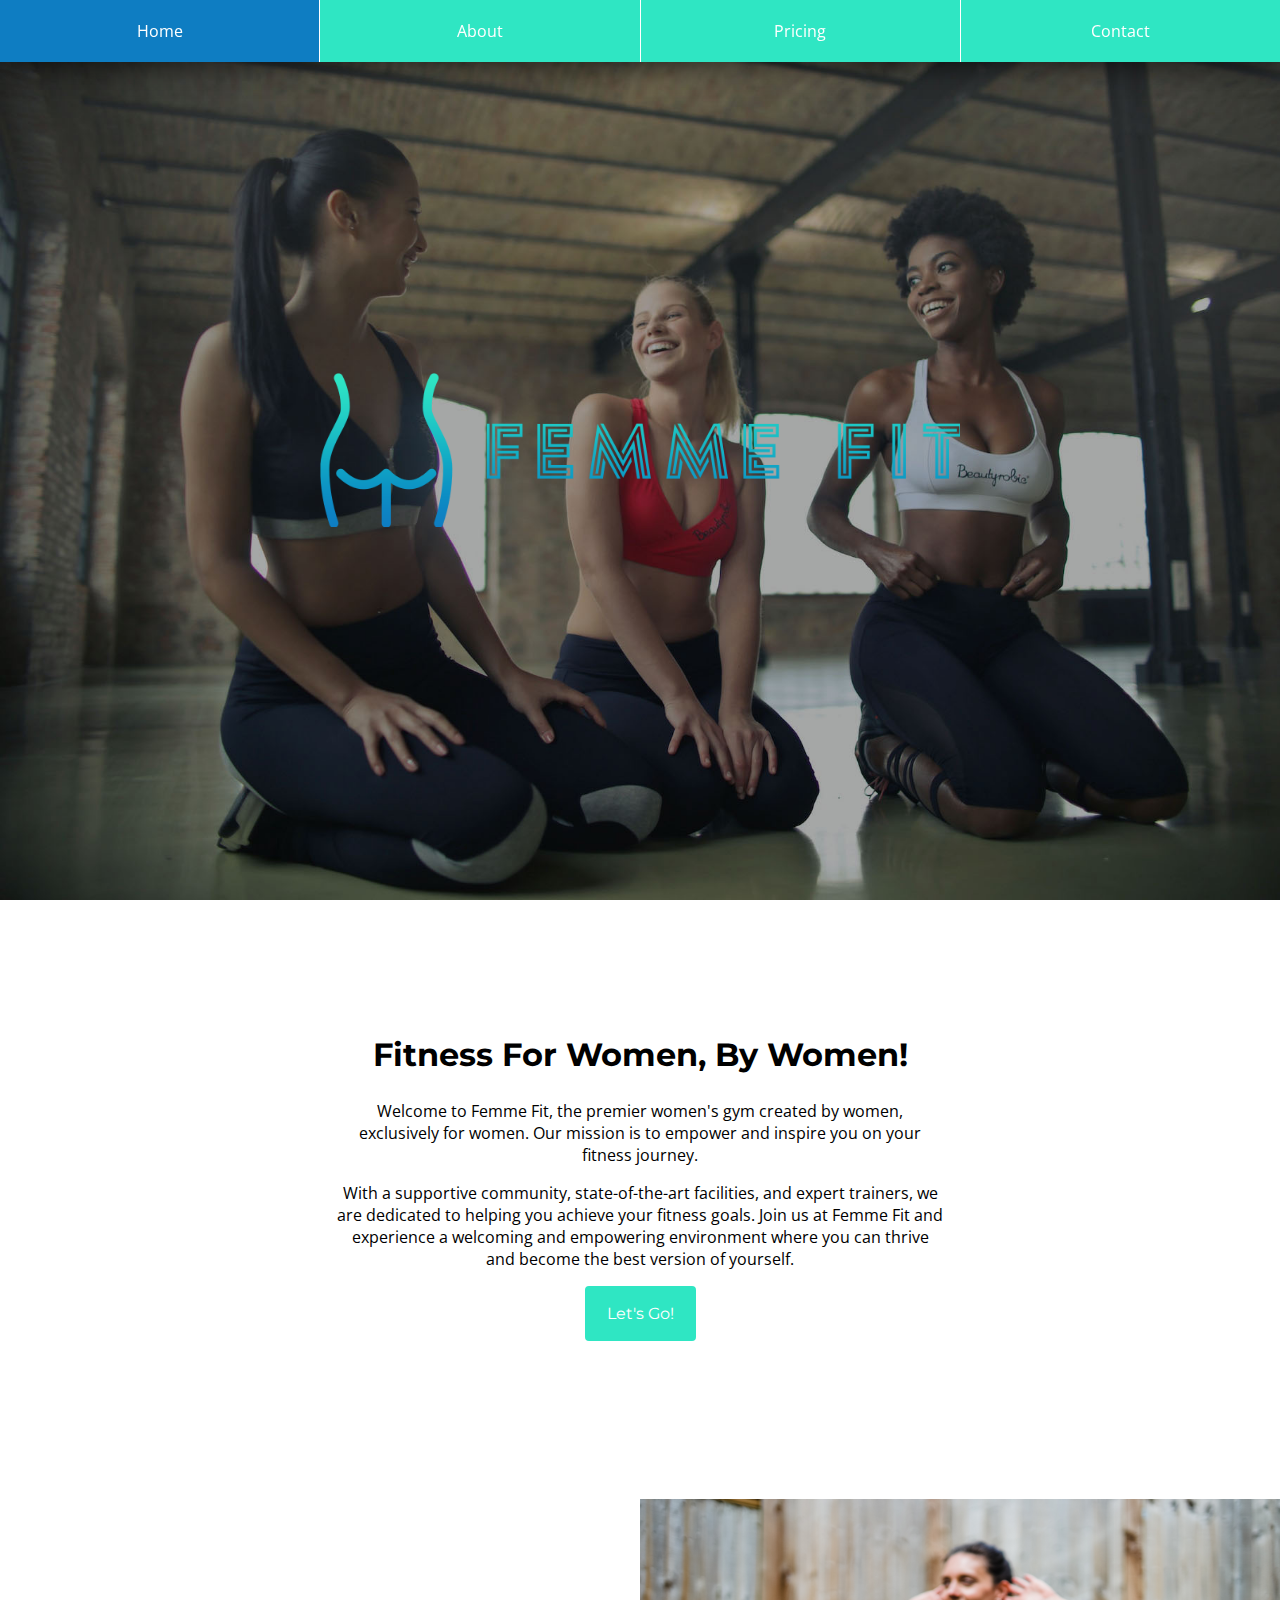
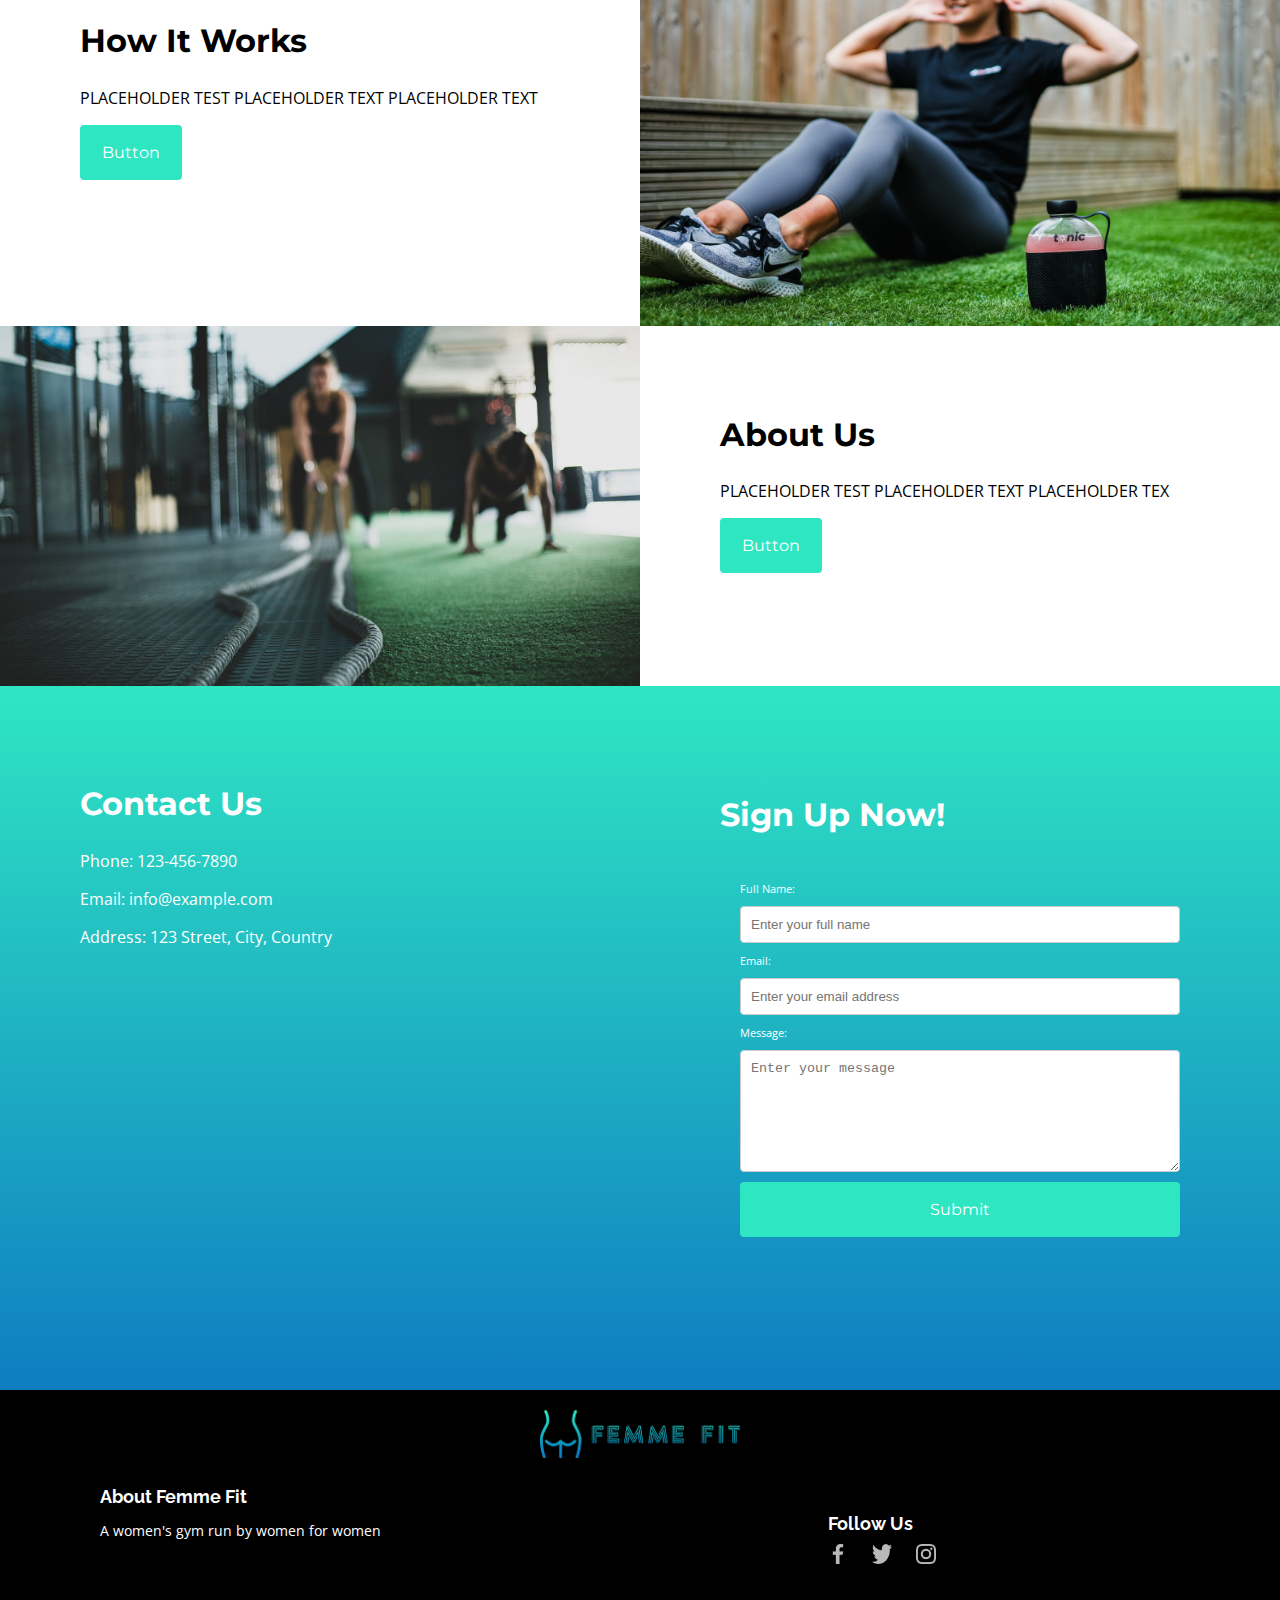
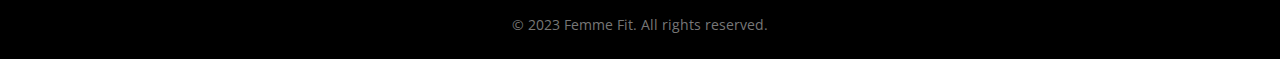
==== index.html @ 4a5f3eea "main: change wording of contact section, change wording of form heading" ====
<!DOCTYPE html>
<html lang="en">

<head>
    <meta charset="UTF-8">
    <meta http-equiv="X-UA-Compatible" content="IE=edge">
    <meta name="viewport" content="width=device-width, initial-scale=1.0">
    <link rel="stylesheet" href="style.css">
    <title>Femme Fit - For Women, By Women</title>
</head>

<body>

    <div class="menu">
        <ul class="menu-items">
            <li><a href="/index.html">Home</a></li>
            <li><a href="/about.html">About</a></li>
            <li><a href="/pricing.html">Pricing</a></li>
            <li><a href="/contact.html">Contact</a></li>
        </ul>
    </div>


    <div class="landing-section">
        <img class="logo" src="assets/images/logo.png" alt="Femme Fit logo">
    </div>
    </div>


    <div class="welcome-section">
        <div class="pad-text text-center">
            <h2>Fitness for women, by women!</h2>
            <p>Welcome to Femme Fit, the premier women's gym created by women, exclusively for women. Our mission is to
                empower and inspire you on your fitness journey. </p>
            <p>With a supportive community, state-of-the-art facilities, and expert trainers, we are dedicated to
                helping you achieve your fitness goals. Join us at Femme Fit and experience a welcoming and empowering
                environment where you can thrive and become the best version of yourself.</p>
            <a href="#getstarted">
                <button class="green-button">Let's Go!</button>
            </a>
        </div>
    </div>

    <span id="getstarted"></span>
    <div class="get-started-section">
        <div class="column">
            <div class="pad-text">
                <h2>How it works</h2>
                <p>PLACEHOLDER TEST PLACEHOLDER TEXT PLACEHOLDER TEXT</p>
                <a href="#">
                    <button class="green-button">Button</button>
                </a>
            </div>
        </div>
        <div class="column"> <img class="box-img" src="assets/images/sit-up.jpg" alt="image of woman doing sit ups">
        </div>
    </div>

    <div class="about-section">
        <div class="column"> <img class="box-img" src="assets/images/w3.jpg" alt="image of women in the gym"> </div>
        <div class="column">
            <div class="pad-text">
                <h2>About Us</h2>
                <p>PLACEHOLDER TEST PLACEHOLDER TEXT PLACEHOLDER TEX</p>
                <a href="#">
                    <button class="green-button">Button</button>
                </a>
            </div>
        </div>
    </div>



    <div id="contact" class="contact-section">
        <div class="column">
            <div class="pad-text white">
                <h2>Contact Us</h2>
                <p>Phone: 123-456-7890</p>
                <p>Email: info@example.com</p>
                <p>Address: 123 Street, City, Country</p>
                <iframe
                    src="https://www.google.com/maps/embed?pb=!1m18!1m12!1m3!1d2382.090497543338!2d-6.2601859!3d53.34163619999999!2m3!1f0!2f0!3f0!3m2!1i1024!2i768!4f13.1!3m3!1m2!1s0x48670e9b8c8edbf1%3A0x90afb1bb108edcdd!2sGrafton%20Street%2C%20Dublin!5e0!3m2!1sen!2sie!4v1686421633675!5m2!1sen!2sie"
                    width="100%" height="300" style="border:0;" allowfullscreen="" loading="lazy"
                    referrerpolicy="no-referrer-when-downgrade"></iframe>
            </div>
        </div>
        <div class="column">
            <div class="pad-text white">
                <h2 class="white">Sign Up Now!</h2>

                <form>
                    <label for="fullname">Full Name:</label>
                    <input type="text" id="fullname" name="fullname" placeholder="Enter your full name" required>
                    <label for="email">Email:</label>
                    <input type="email" id="email" name="email" placeholder="Enter your email address" required>
                    <label for="message">Message:</label>
                    <textarea id="message" name="message" placeholder="Enter your message" required></textarea>
                    <button class="green-button" type="submit">Submit</button>
                </form>

            </div>
        </div>
    </div>

    <footer class="footer"><img class="footer-logo" src="assets/images/logo.png" alt="Logo">
        <div class="footer-content">
            <div class="footer-left pad-text">
                <h4>About Femme Fit</h4>
                <p>A women's gym run by women for women</p>
            </div>
            <div class="footer-right">
                <h4>Follow Us</h4>
                <div class="social-icons"> <a href="https://facebook.com" target="_blank"><img class="social-icon"
                            src="assets/images/fb.png" alt="facebook logo" /></a> <span> &nbsp; </span> <a
                        href="https://twitter.com" target="_blank"><img class="social-icon"
                            src="assets/images/twitter.png" alt="twitter logo" /></a> <span> &nbsp; </span> <a
                        href="https://instagram.com" target="_blank"><img class="social-icon"
                            src="assets/images/insta.png" alt="instagram logo" /></a>
                </div>
            </div>
        </div>
        <div class="footer-bottom">
            <p>&copy; 2023 Femme Fit. All rights reserved.</p>
        </div>
    </footer>

</body>

</html>
---- style.css ----
@import url('https://fonts.googleapis.com/css2?family=Montserrat:wght@400;700&display=swap');
@import url('https://fonts.googleapis.com/css2?family=Raleway:wght@400;700&display=swap');
@import url('https://fonts.googleapis.com/css2?family=Open+Sans:wght@400;700&display=swap');

html,
body {
    padding: 0;
    margin: 0;
    scroll-behavior: smooth;
    background-color: #ffffff;
}


.white {
    color: #ffffff;
}

.blue {
    color: #0E7DC2;
}

.green {
    color: #2FE6C3;
}


h1,
h2 {
    font-family: 'Montserrat', sans-serif;
    font-weight: 700;
    text-transform: capitalize;
    font-size: 2em;
}

h3,
h4 {
    font-family: 'Raleway', sans-serif;
    font-weight: 400;
}

p {
    font-family: 'Open Sans', sans-serif;
    font-weight: 400;
}

a {
    font-family: 'Open Sans', sans-serif;
    font-weight: 400;
}

.text-center {
    text-align: center;
}


.menu {
    background-color: #2FE6C3;
    color: #ffffff;
    text-align: center;
    padding: 0px;
    position: fixed;
    top: 0;
    left: 0;
    width: 100%;
    box-shadow: 1px 10px 29px -7px rgba(0, 0, 0, 0.65);
}

.menu-items {
    display: flex;
    justify-content: center;
    list-style: none;
    margin: 0;
    padding: 0;
}

.menu-items li {
    width: 25%;
    transition: background-color 0.3s ease;
    border-right: 1px solid #ffffff;
}

.menu-items li:last-child {
    border-right: none;
}

.menu-items a {
    display: block;
    padding: 20px;
    text-decoration: none;
    color: inherit;
    transition: color 0.3s ease, background-color 0.3s ease;
}

.menu-items a:hover {
    color: #ffffff;
    background-color: #0E7DC2;
}


.green-button {
    font-family: 'Montserrat', sans-serif;
    font-size: 1rem;
    color: #ffffff;
    background-color: #2FE6C3;
    border: 2px solid #2FE6C3;
    border-radius: 4px;
    padding: 16px 20px;
    cursor: pointer;
    transition: background-color 0.3s ease;
}

.green-button:hover {
    background-color: #0E7DC2;
    border: 2px solid #ffffff;
}


.landing-section {
    height: 100vh;
    background-image: url("assets/images/w2.jpg");
    background-size: cover;
    display: flex;
    align-items: center;
    justify-content: center;
}

.logo {
    max-width: 70%;
}

.landing-section,
.about-section,
.get-started-section {
    align-items: center;
    max-width: 100%;
    width: 100%;
    display: flex;
    flex-wrap: wrap;
}


.column {
    display: flex;
    flex-direction: column;
    justify-content: center;
}

.column img {
    max-width: 100%;
}

.contact-section {
    background: linear-gradient(to bottom, #2FE6C3, #0E7DC2);
    display: flex;
    flex-wrap: wrap;
    align-items: center;
    justify-content: center;
    padding: 8vh 0;
    text-align: left;
}


.pad-text {
    padding: 0 20px 50px 20px;
    max-width: 100%
}


.box-img {
    max-width: 100%;
}


form {
    display: flex;
    flex-direction: column;
    gap: 10px;
    font-family: 'Open Sans', sans-serif;
    text-align: left;
    padding: 20px;
    border-radius: 8px;
}

label {
    color: #ffffff;
    font-size: 0.7em;
}

input[type="text"],
input[type="email"],
textarea {
    padding: 10px;
    border: 1px solid #ccc;
    border-radius: 4px;
}

textarea {
    resize: vertical;
    min-height: 100px;
}


.footer {
    background-color: #000000;
    padding: 20px;
    color: #ffffff;
    text-align: center;
}

.footer-content {
    display: flex;
    justify-content: space-between;
    align-items: center;
}

.footer-left {
    width: 60%;
    text-align: left;
}

.footer-right {
    width: 40%;
    text-align: left;
}

.footer h4 {
    font-size: 18px;
    font-weight: bold;
    margin-bottom: 10px;
}

.footer p {
    font-size: 14px;
    margin-bottom: 5px;
}

.footer-logo {
    max-width: 200px;
    height: auto;
}

.social-icons {
    display: flex;
}

.social-icon {
    color: #333;
    max-height: 20px;
    width: auto;
    margin-right: 20px;
}

.footer-bottom {
    text-align: center;
    margin-top: 20px;
    font-size: 12px;
    color: #777;
}


@media (min-width: 768px) {
    .menu-items li {
        margin: 0px;
    }

    .menu-items a {
        padding: 20px;
    }

    .column {
        flex: 1;
        width: 50%;
    }

    .welcome-section {
        padding: 12vh 20vw;
    }

    .pad-text {
        padding: 0 80px 50px 80px;
        max-width: 100%
    }

    .logo {
        max-width: 50%;
    }
}
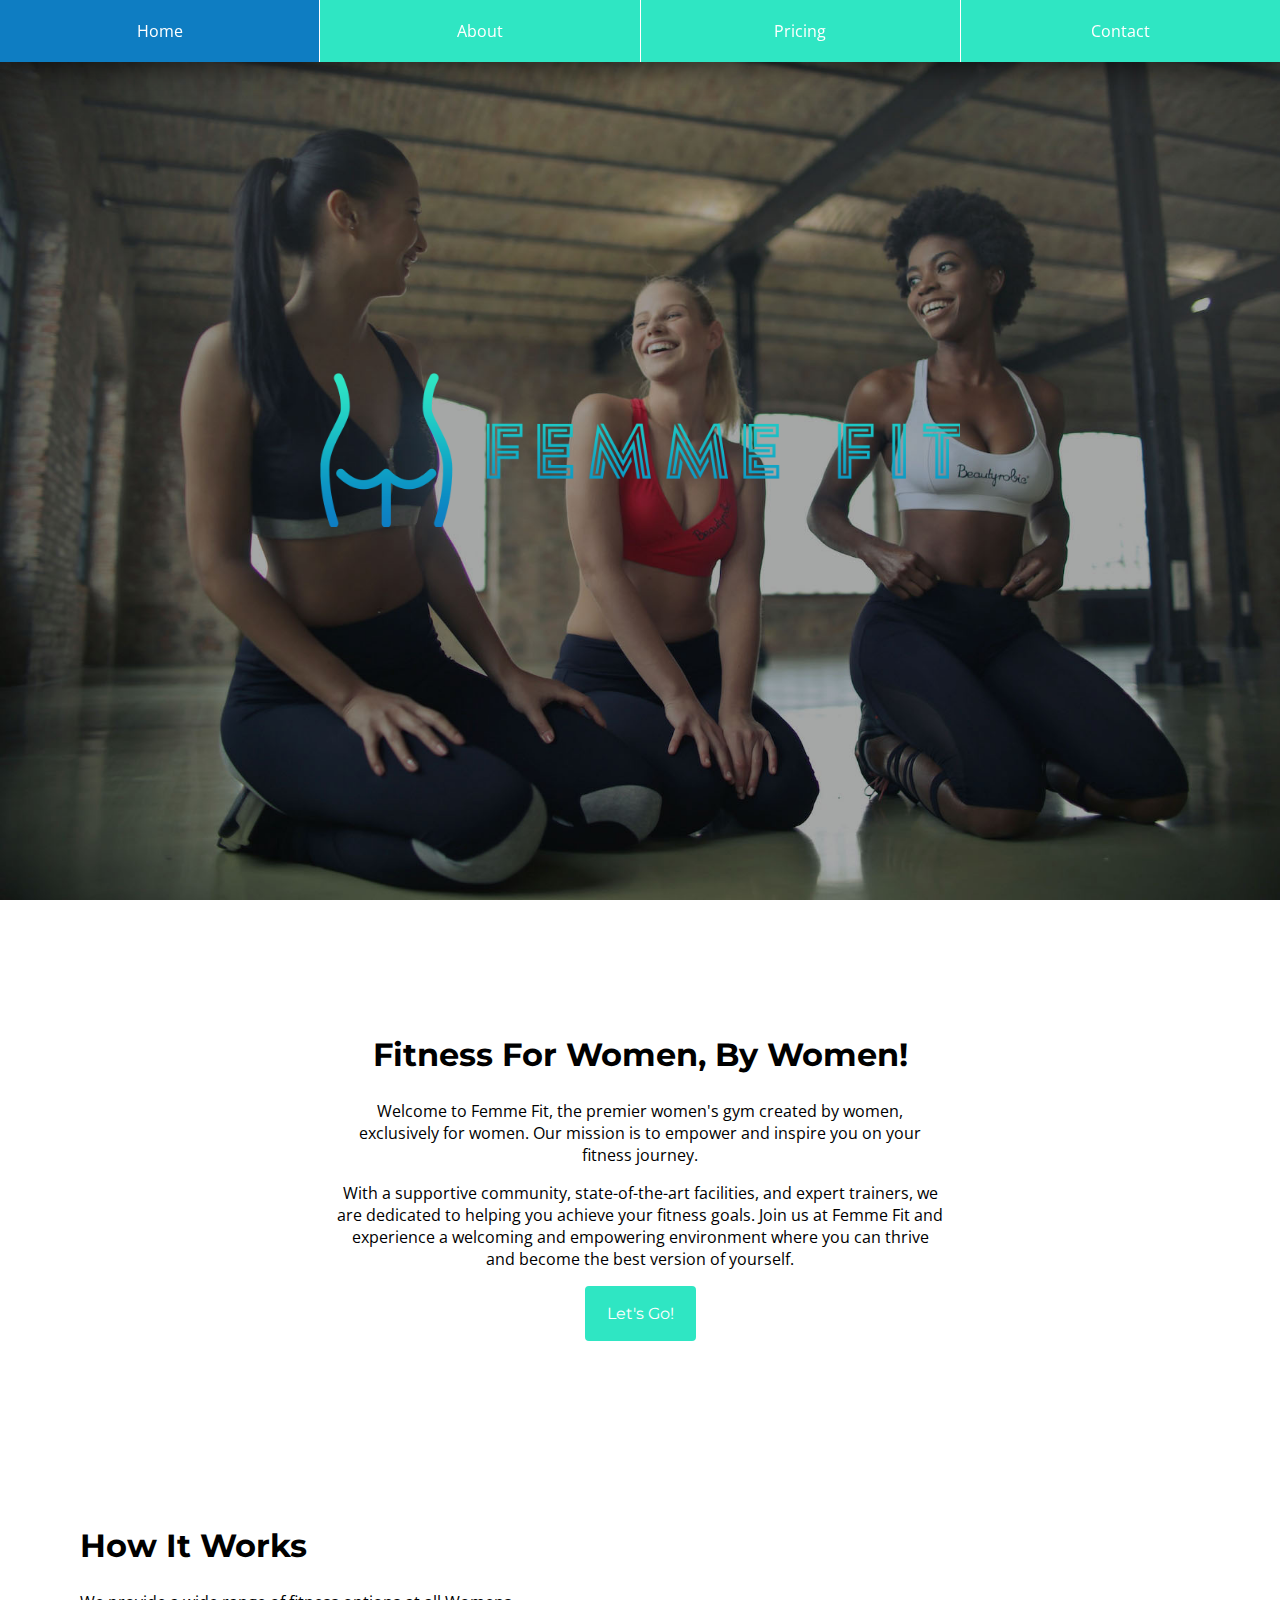
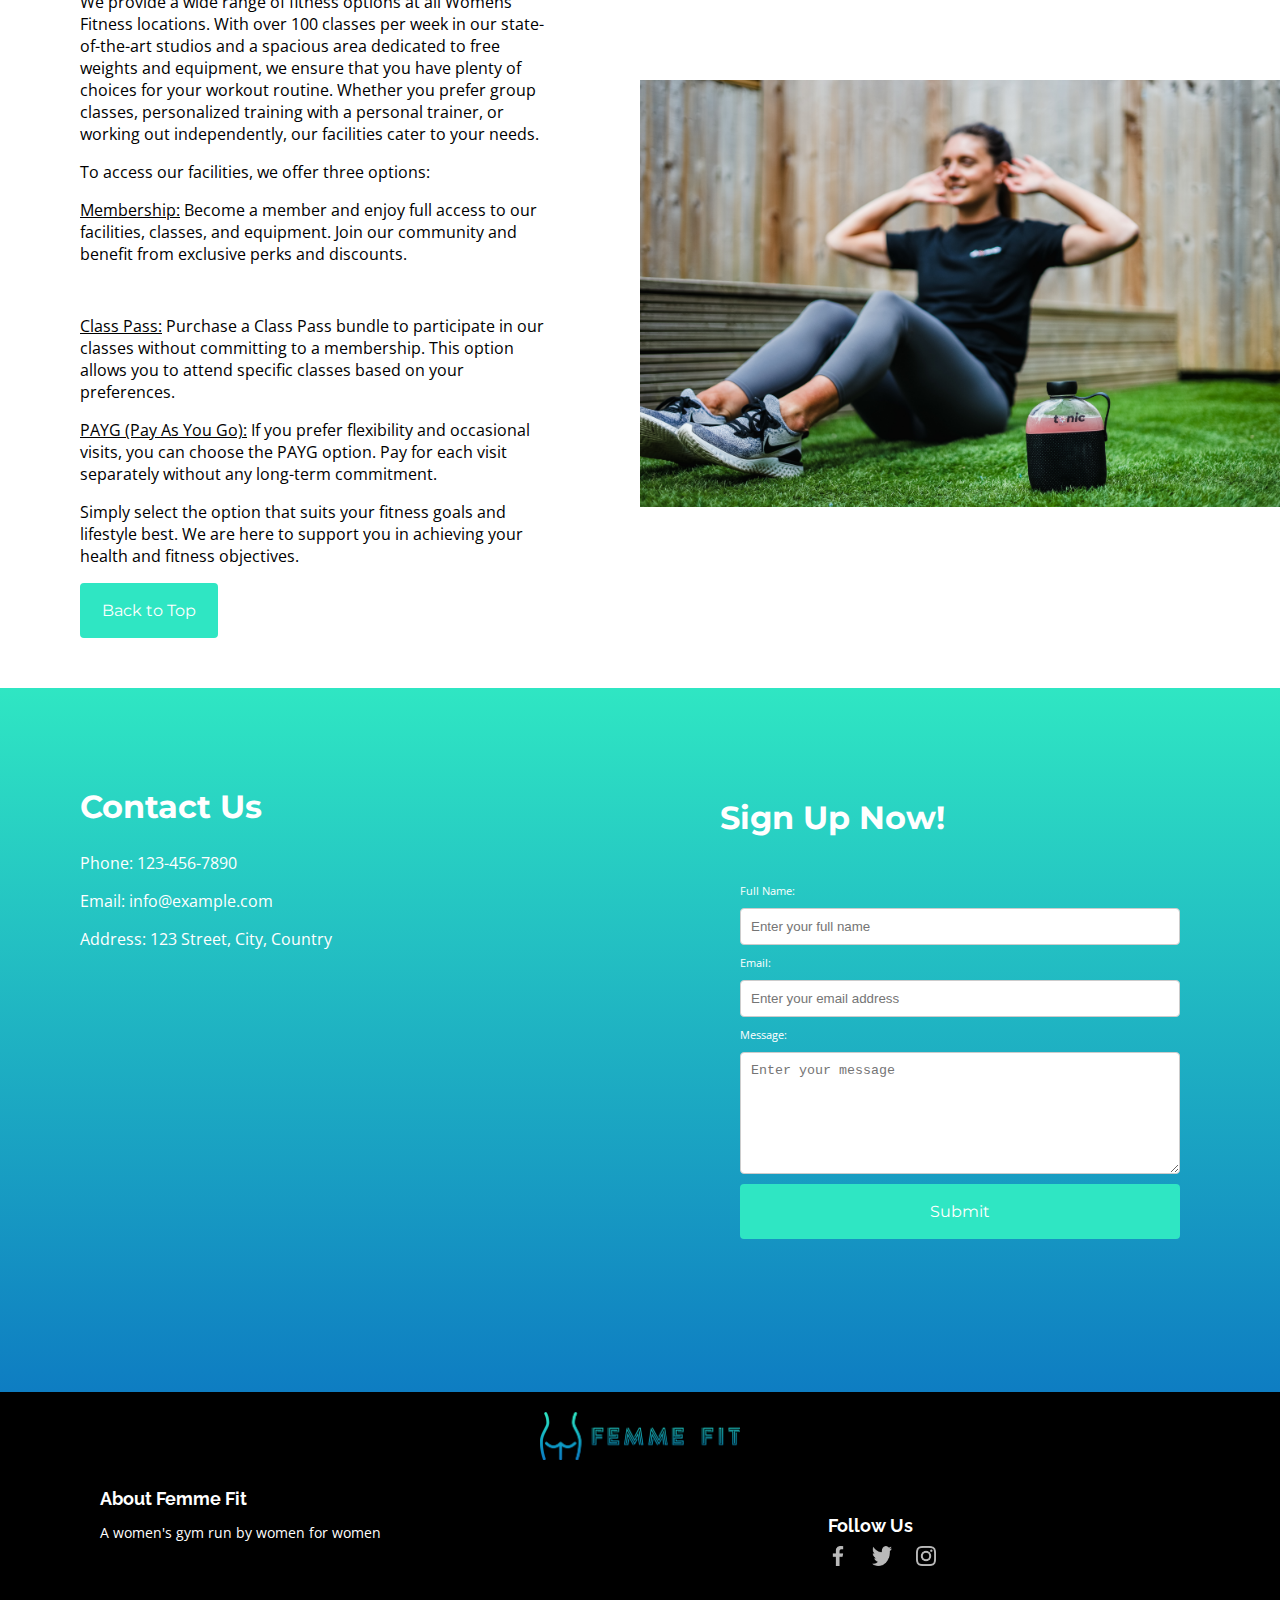
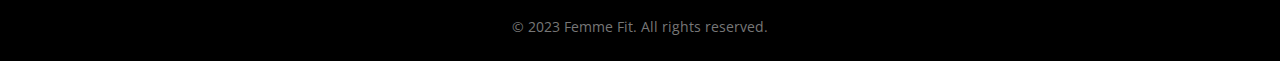
==== commit 18f39c5b: "feat: add text to How It Works section, removed About Us section from Home page" ====
--- a/index.html
+++ b/index.html
@@ -46,30 +46,34 @@
         <div class="column">
             <div class="pad-text">
                 <h2>How it works</h2>
-                <p>PLACEHOLDER TEST PLACEHOLDER TEXT PLACEHOLDER TEXT</p>
-                <a href="#">
-                    <button class="green-button">Button</button>
+                
+                <p>We provide a wide range of fitness options at all Womens Fitness locations. With over 100 classes per week in our
+                  state-of-the-art studios and a spacious area dedicated to free weights and equipment, we ensure that you have plenty
+                of choices for your workout routine. Whether you prefer group classes, personalized training with a personal
+                trainer, or working out independently, our facilities cater to your needs.</p>
+
+                <p>To access our facilities, we offer three options:</p>
+
+                <p><u>Membership:</u> Become a member and enjoy full access to our facilities, classes, and equipment. Join our community and
+                 benefit from exclusive perks and discounts.</p><br>
+
+                <p><u>Class Pass:</u> Purchase a Class Pass bundle to participate in our classes without committing to a membership. This
+                  option allows you to attend specific classes based on your preferences.</p>
+
+                <p><u>PAYG (Pay As You Go):</u> If you prefer flexibility and occasional visits, you can choose the PAYG option. Pay for each
+                 visit separately without any long-term commitment.</p>
+
+                <p>Simply select the option that suits your fitness goals and lifestyle best. We are here to support you in achieving
+                 your health and fitness objectives. </p>
+
+     <a href="#">
+                    <button class="green-button">Back to Top</button>
                 </a>
             </div>
         </div>
         <div class="column"> <img class="box-img" src="assets/images/sit-up.jpg" alt="image of woman doing sit ups">
         </div>
     </div>
-
-    <div class="about-section">
-        <div class="column"> <img class="box-img" src="assets/images/w3.jpg" alt="image of women in the gym"> </div>
-        <div class="column">
-            <div class="pad-text">
-                <h2>About Us</h2>
-                <p>PLACEHOLDER TEST PLACEHOLDER TEXT PLACEHOLDER TEX</p>
-                <a href="#">
-                    <button class="green-button">Button</button>
-                </a>
-            </div>
-        </div>
-    </div>
-
-
 
     <div id="contact" class="contact-section">
         <div class="column">
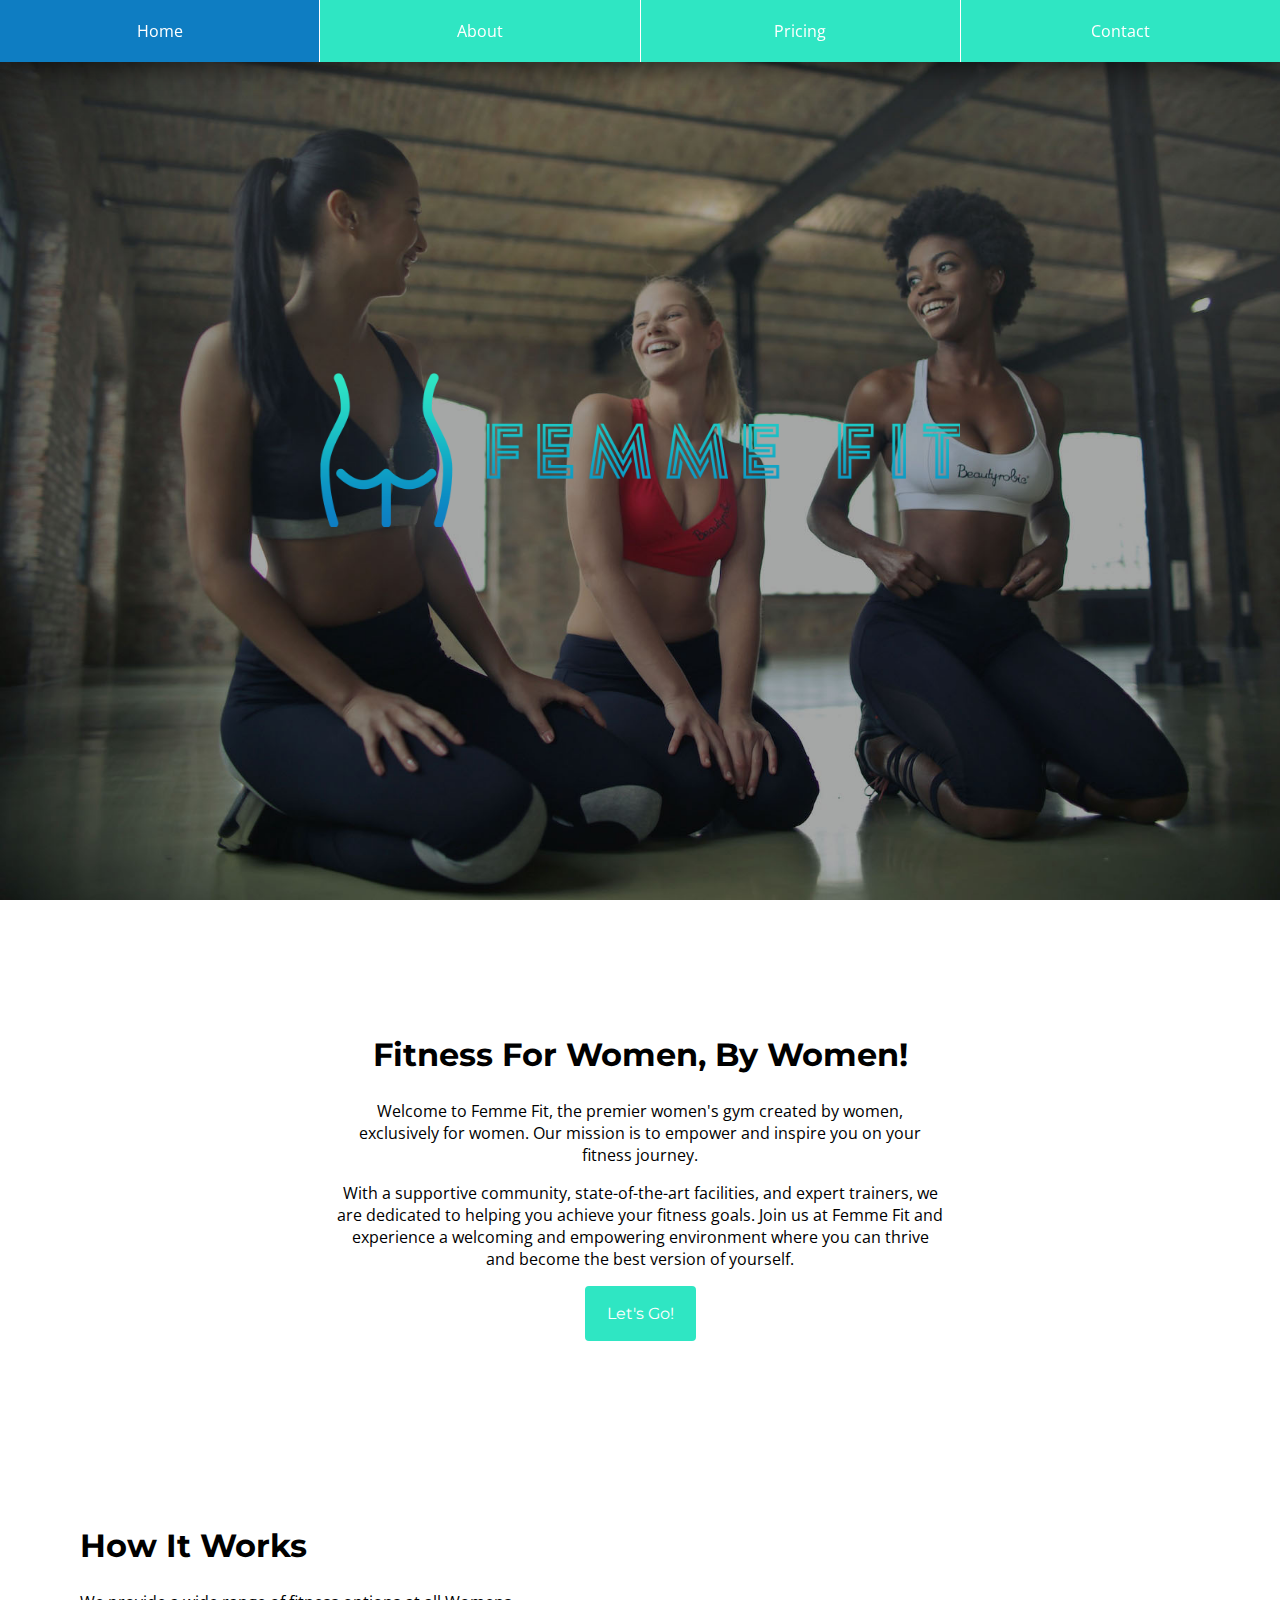
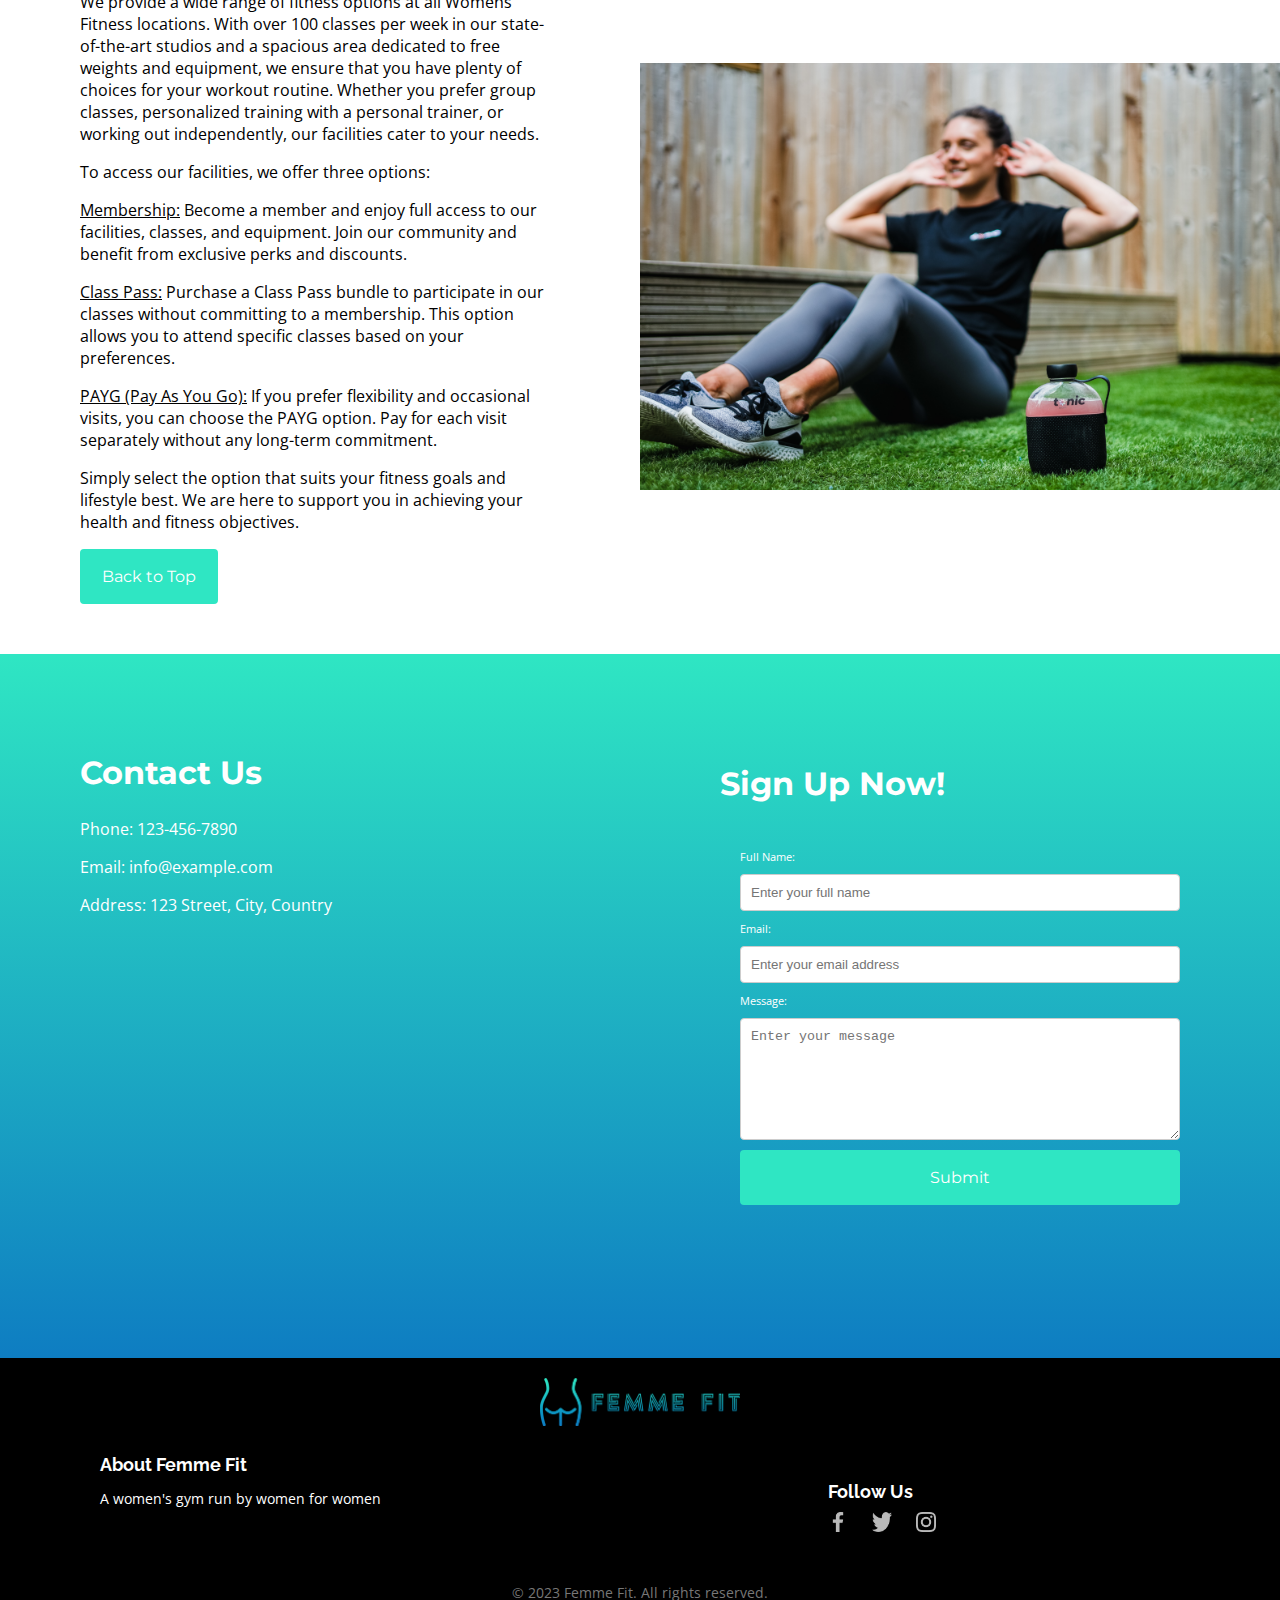
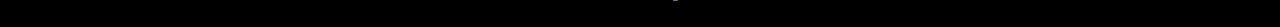
==== commit d8cb6e91: "main: remove unnecessary line break" ====
--- a/index.html
+++ b/index.html
@@ -55,7 +55,7 @@
                 <p>To access our facilities, we offer three options:</p>
 
                 <p><u>Membership:</u> Become a member and enjoy full access to our facilities, classes, and equipment. Join our community and
-                 benefit from exclusive perks and discounts.</p><br>
+                 benefit from exclusive perks and discounts.</p>
 
                 <p><u>Class Pass:</u> Purchase a Class Pass bundle to participate in our classes without committing to a membership. This
                   option allows you to attend specific classes based on your preferences.</p>
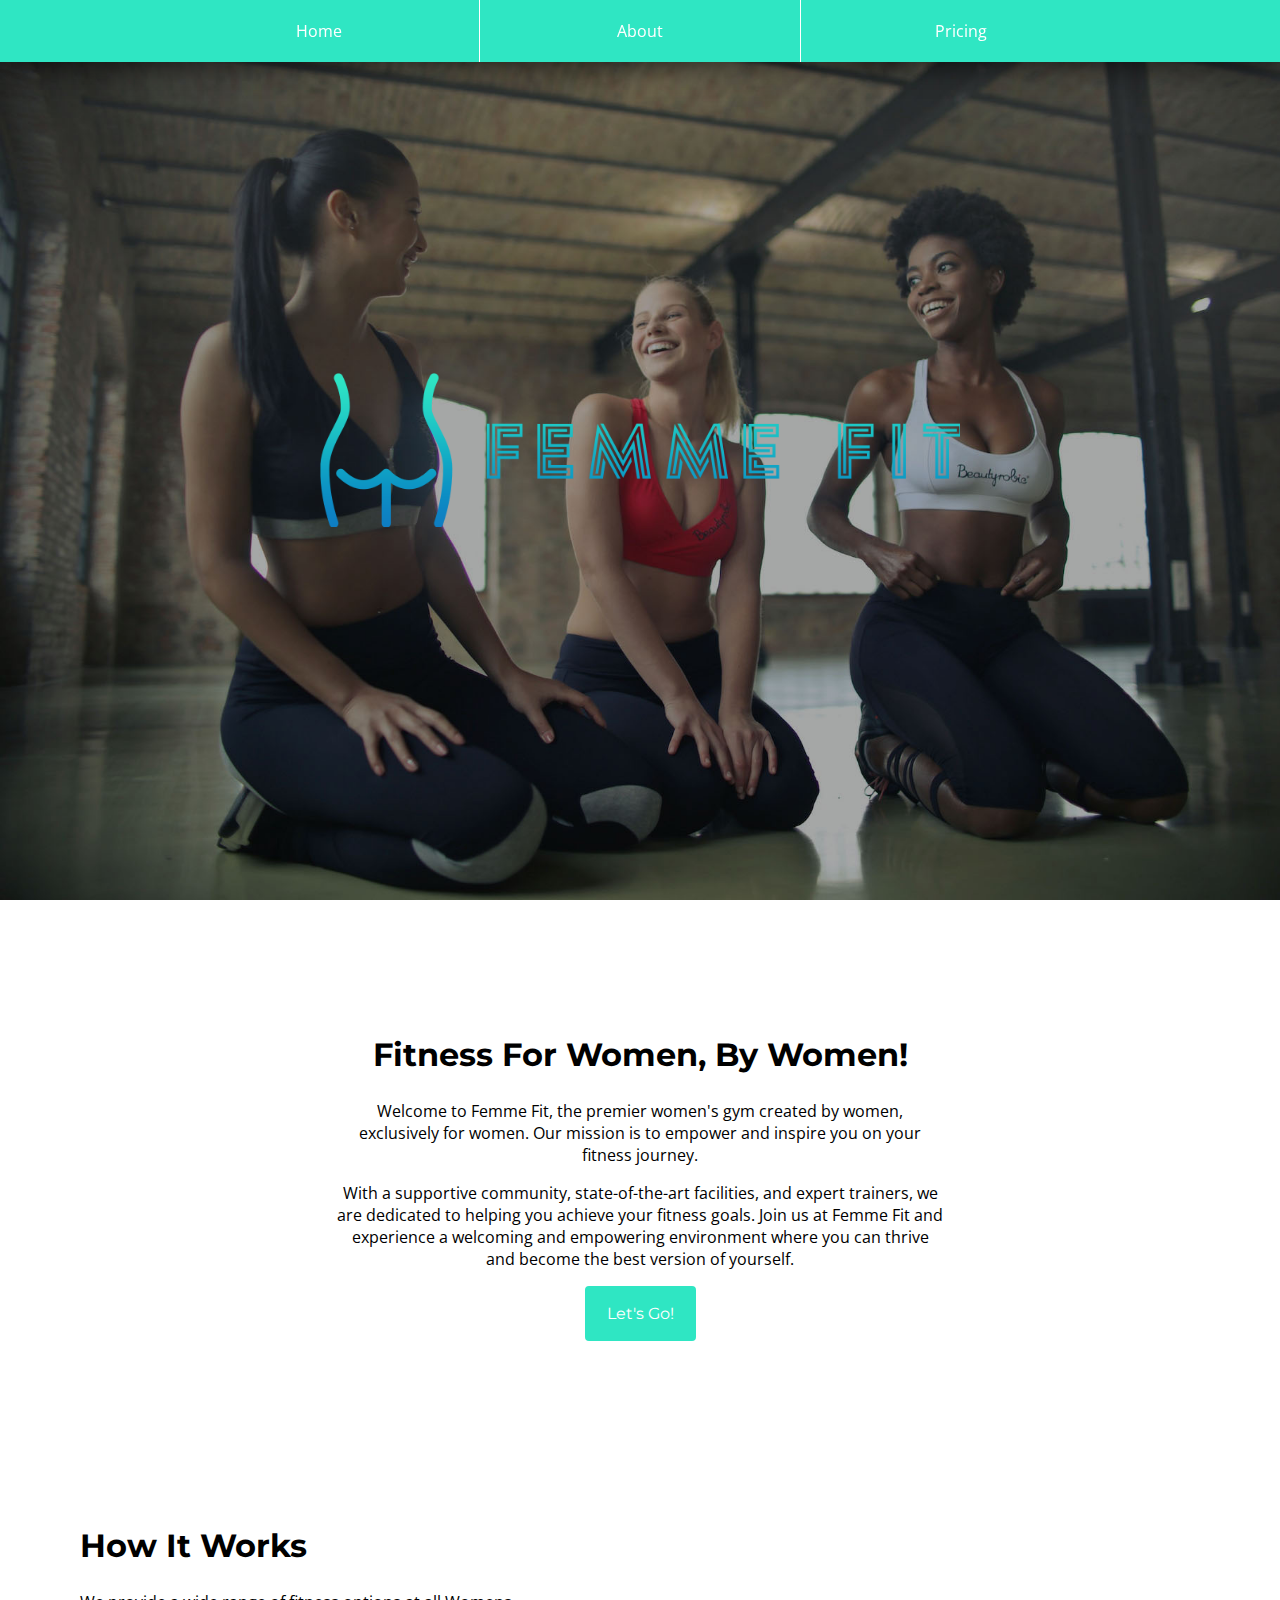
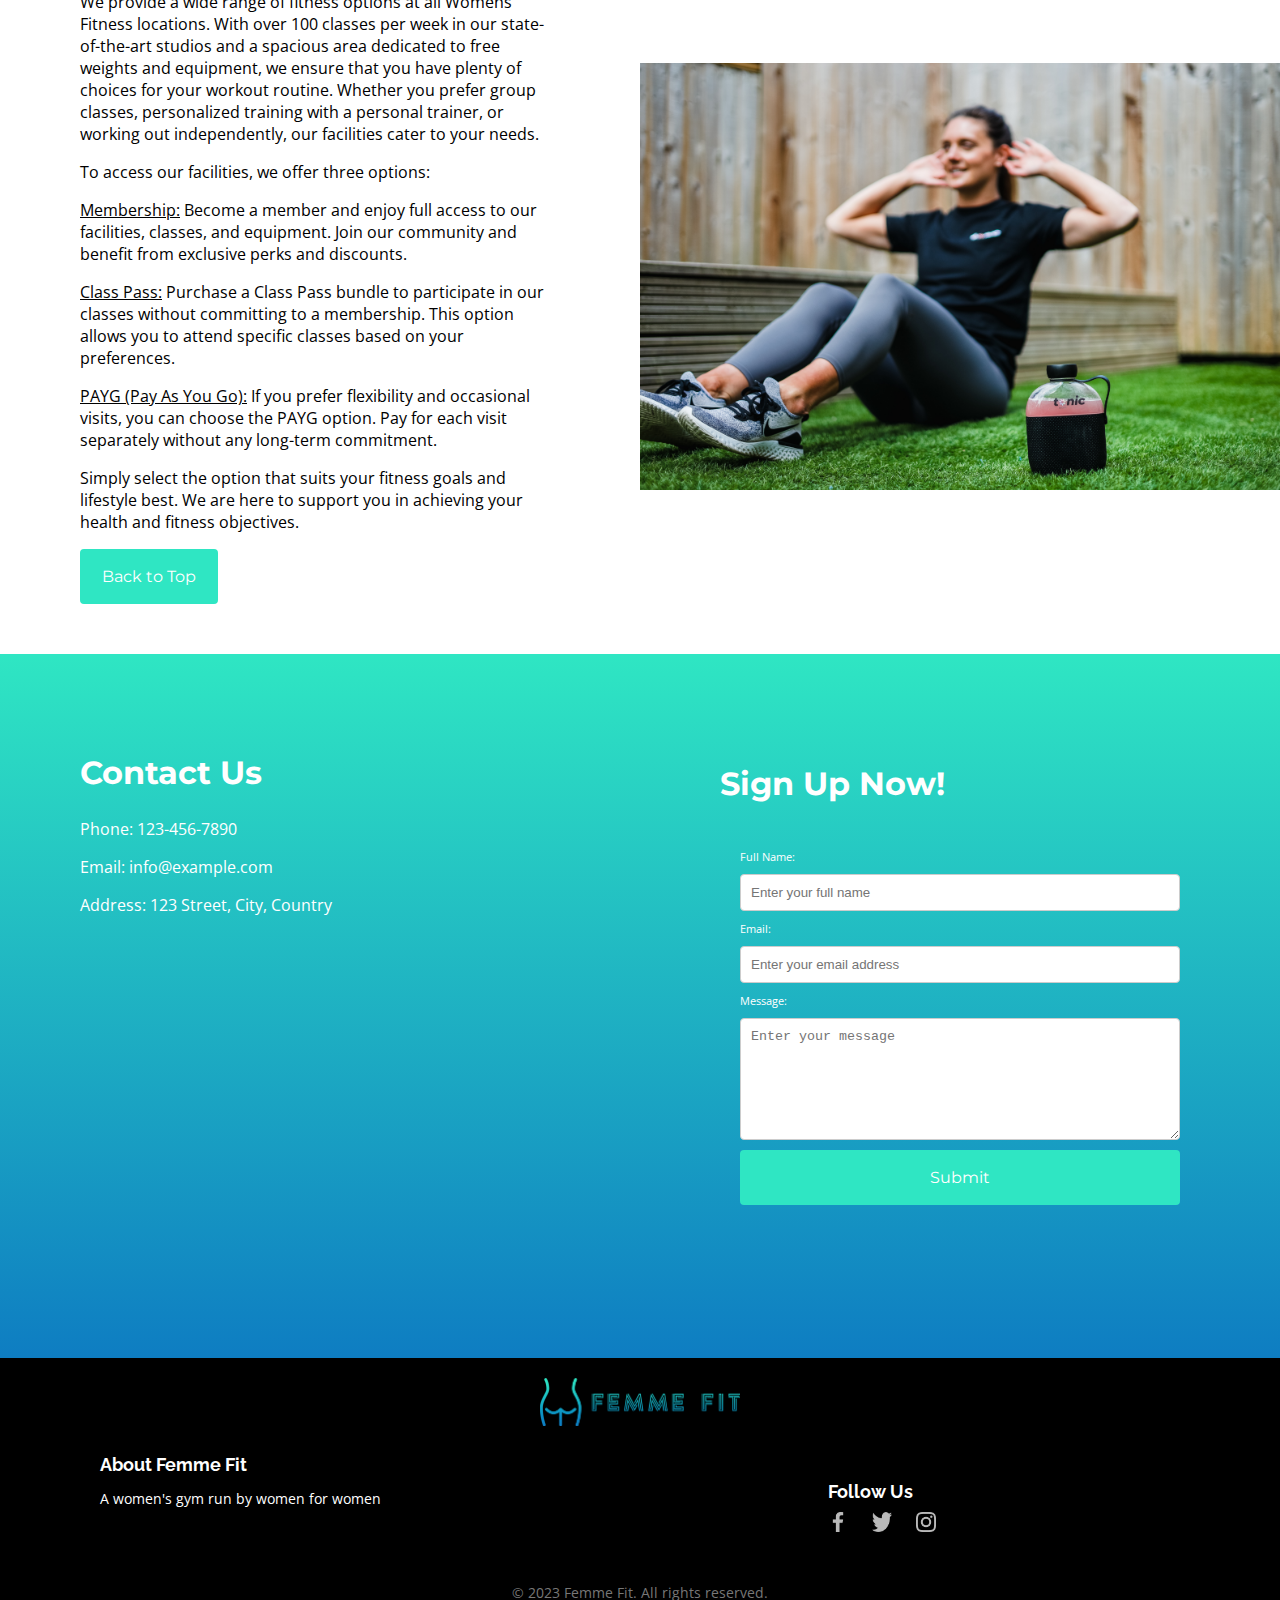
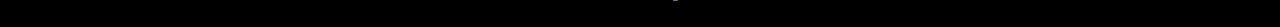
==== commit 623b1cab: "main: updated remaining html files to reflect contact.html deletion" ====
--- a/index.html
+++ b/index.html
@@ -16,7 +16,6 @@
             <li><a href="/index.html">Home</a></li>
             <li><a href="/about.html">About</a></li>
             <li><a href="/pricing.html">Pricing</a></li>
-            <li><a href="/contact.html">Contact</a></li>
         </ul>
     </div>
 
@@ -42,7 +41,7 @@
     </div>
 
     <span id="getstarted"></span>
-    <div class="get-started-section">
+    <div class="get-started-pricing-section">
         <div class="column">
             <div class="pad-text">
                 <h2>How it works</h2>
--- a/style.css
+++ b/style.css
@@ -10,7 +10,6 @@
     background-color: #ffffff;
 }
 
-
 .white {
     color: #ffffff;
 }
@@ -48,6 +47,10 @@
     font-weight: 400;
 }
 
+ul { 
+    font-family: 'Open Sans', sans-serif;
+    font-weight: 400;
+}
 .text-center {
     text-align: center;
 }
@@ -129,8 +132,9 @@
 }
 
 .landing-section,
-.about-section,
-.get-started-section {
+.about-section, 
+.get-started-pricing-section
+ {
     align-items: center;
     max-width: 100%;
     width: 100%;
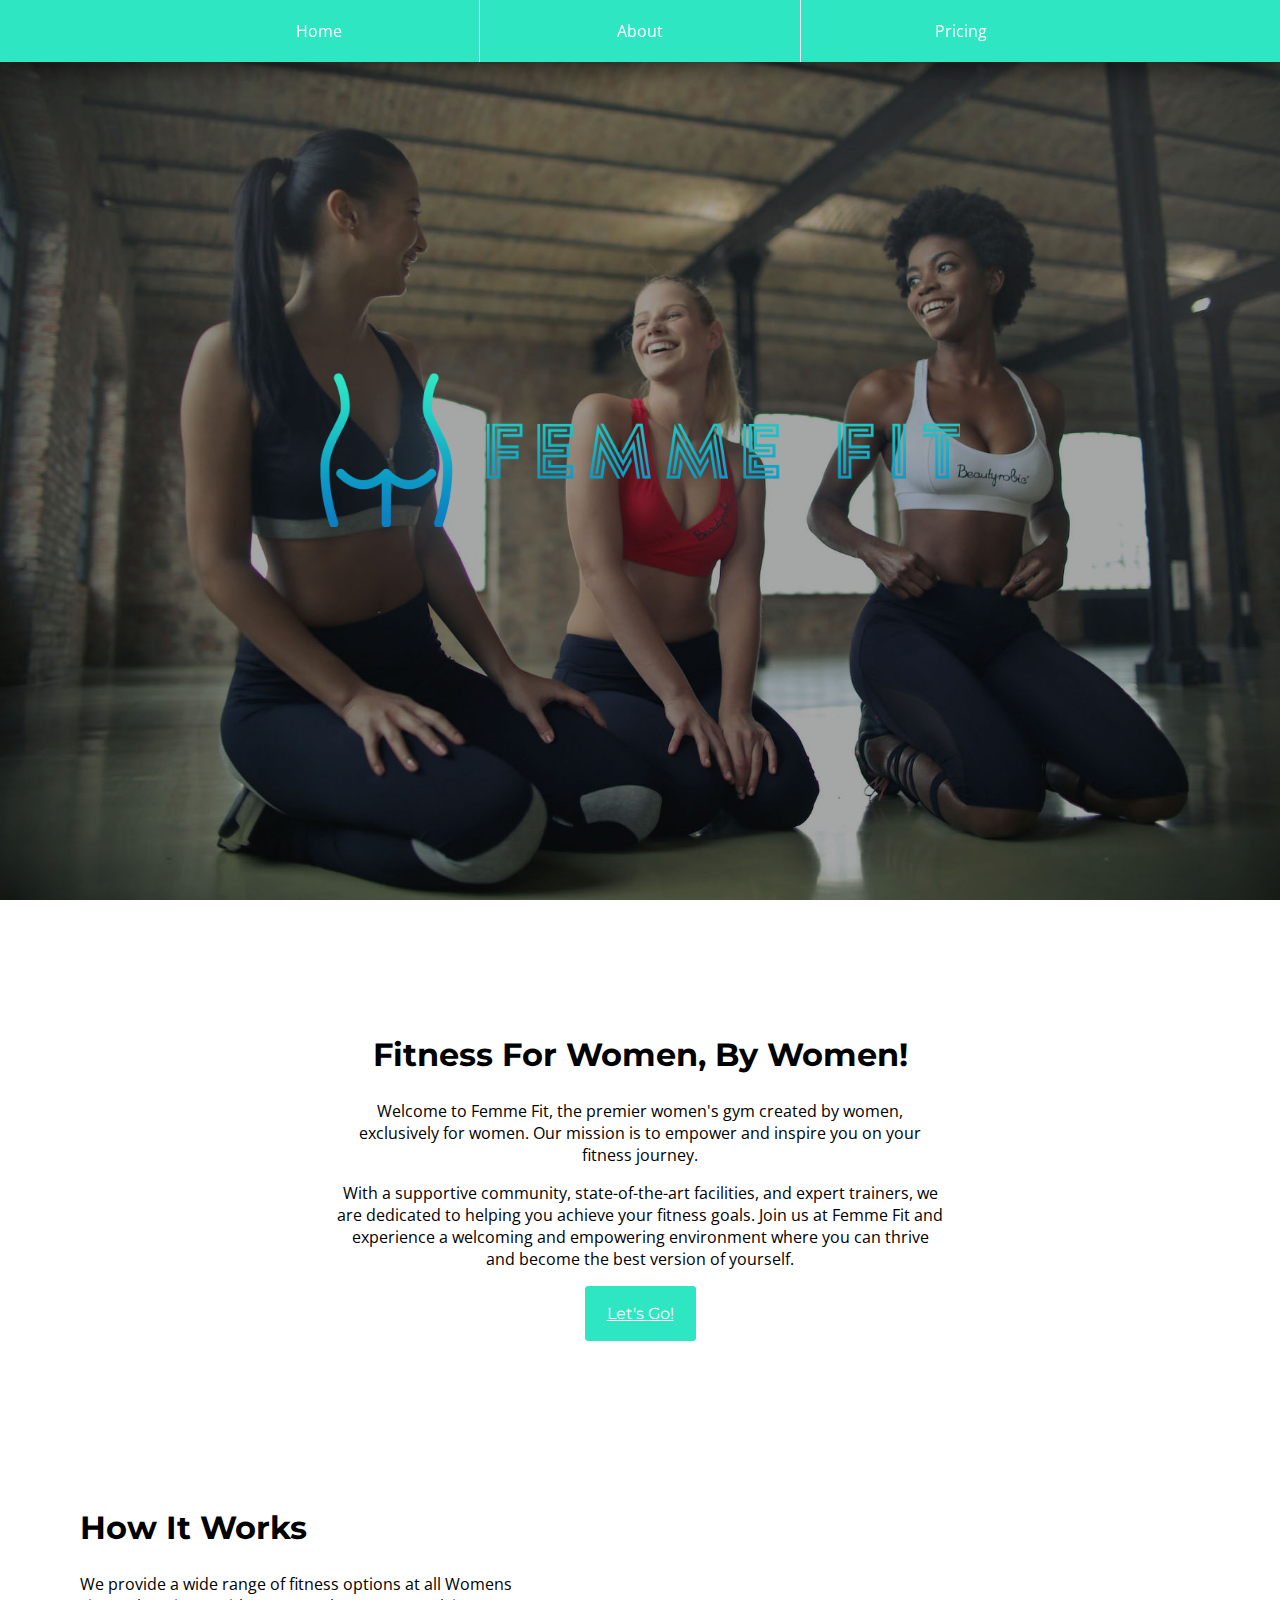
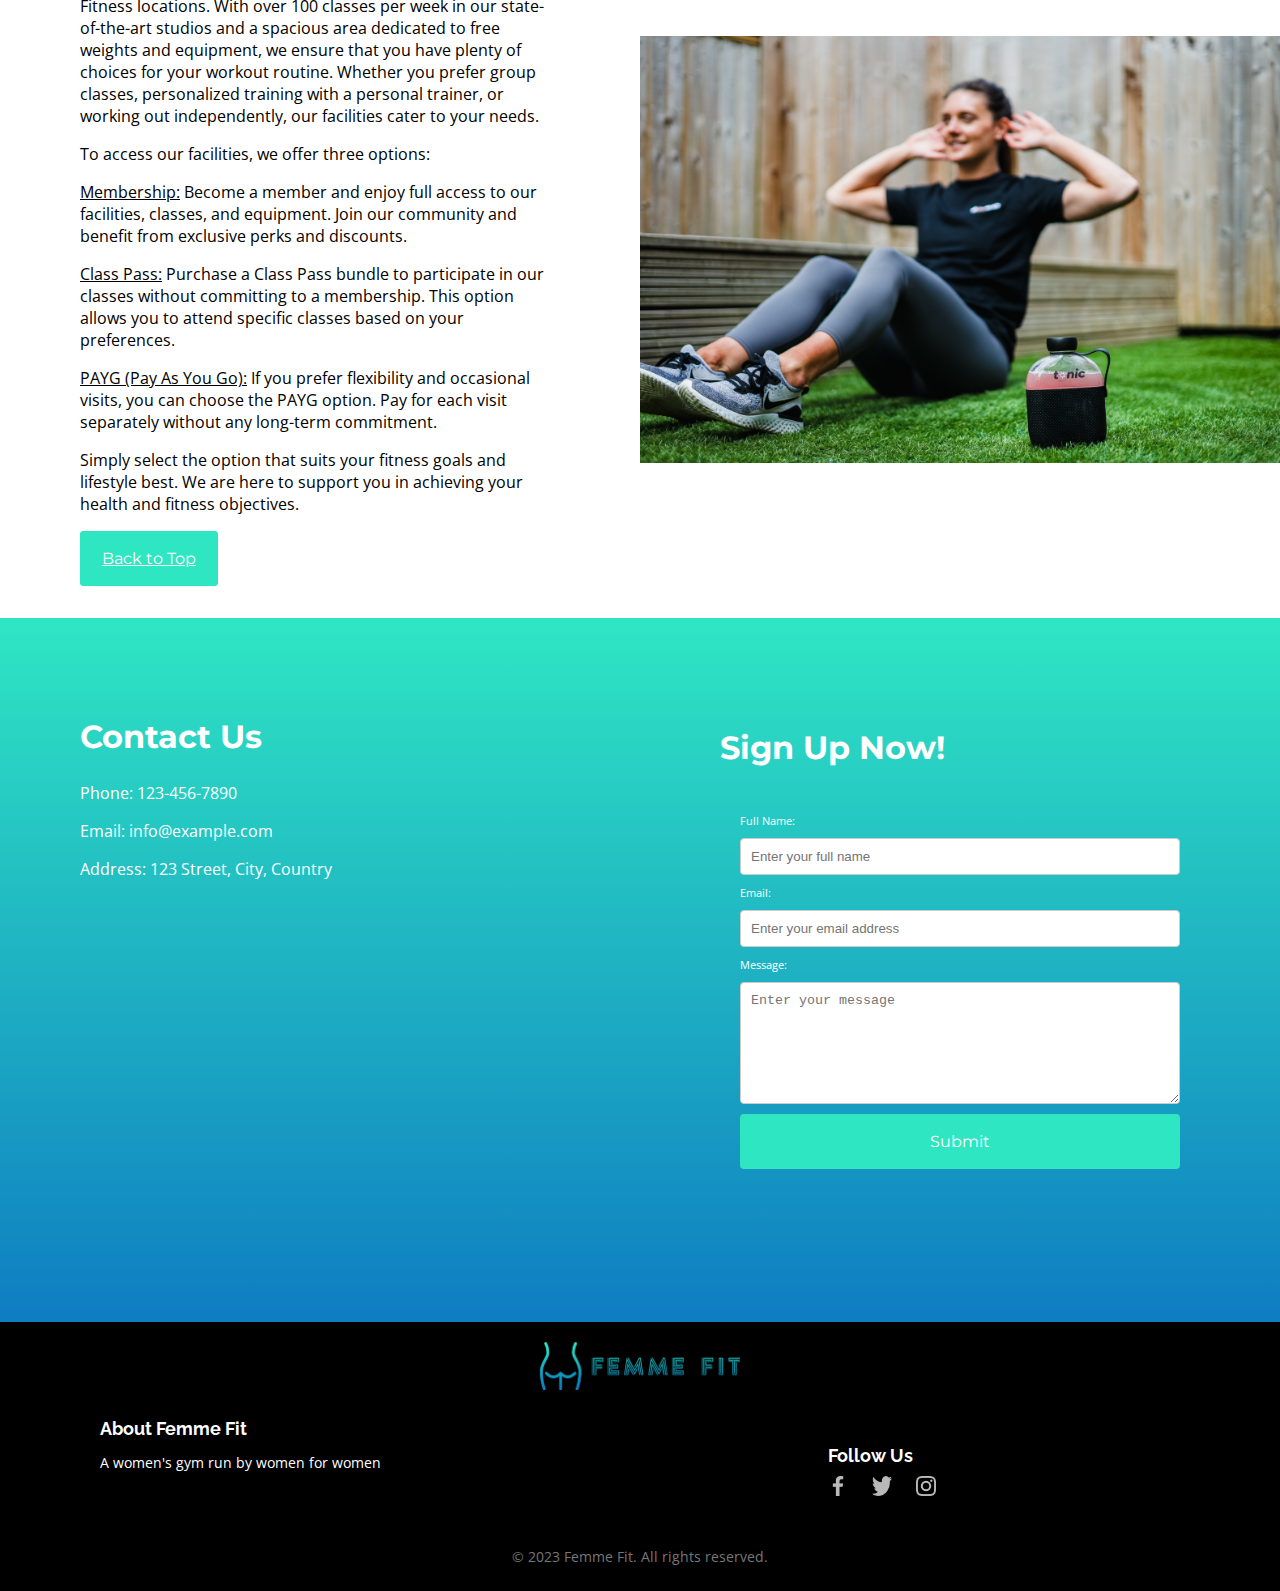
==== commit 4456552b: "amending errors from w3c" ====
--- a/index.html
+++ b/index.html
@@ -10,7 +10,7 @@
 </head>
 
 <body>
-
+    <!--Menu Start-->
     <div class="menu">
         <ul class="menu-items">
             <li><a href="/index.html">Home</a></li>
@@ -18,14 +18,17 @@
             <li><a href="/pricing.html">Pricing</a></li>
         </ul>
     </div>
+    <!--Menu End-->
 
-
+    <!--Landing Section Start-->
     <div class="landing-section">
         <img class="logo" src="assets/images/logo.png" alt="Femme Fit logo">
     </div>
-    </div>
+    
+    <!--Landing Section End-->
 
 
+    <!--Welcome Section Start-->
     <div class="welcome-section">
         <div class="pad-text text-center">
             <h2>Fitness for women, by women!</h2>
@@ -34,12 +37,15 @@
             <p>With a supportive community, state-of-the-art facilities, and expert trainers, we are dedicated to
                 helping you achieve your fitness goals. Join us at Femme Fit and experience a welcoming and empowering
                 environment where you can thrive and become the best version of yourself.</p>
-            <a href="#getstarted">
-                <button class="green-button">Let's Go!</button>
-            </a>
+                <br>
+            
+                <a href="#getstarted" class="green-button">Let's Go!</a>
+            
         </div>
     </div>
+    <!--Welcome Section End-->
 
+    <!--Get Started/How It Works Section Start-->
     <span id="getstarted"></span>
     <div class="get-started-pricing-section">
         <div class="column">
@@ -63,17 +69,18 @@
                  visit separately without any long-term commitment.</p>
 
                 <p>Simply select the option that suits your fitness goals and lifestyle best. We are here to support you in achieving
-                 your health and fitness objectives. </p>
+                 your health and fitness objectives. </p><br>
 
-     <a href="#">
-                    <button class="green-button">Back to Top</button>
-                </a>
+     <a href="#" class="green-button">Back to Top</a>
+                
             </div>
         </div>
         <div class="column"> <img class="box-img" src="assets/images/sit-up.jpg" alt="image of woman doing sit ups">
         </div>
     </div>
+    <!--Get Started/How It Works Section End-->
 
+    <!--Contact Section Start-->
     <div id="contact" class="contact-section">
         <div class="column">
             <div class="pad-text white">
@@ -83,7 +90,7 @@
                 <p>Address: 123 Street, City, Country</p>
                 <iframe
                     src="https://www.google.com/maps/embed?pb=!1m18!1m12!1m3!1d2382.090497543338!2d-6.2601859!3d53.34163619999999!2m3!1f0!2f0!3f0!3m2!1i1024!2i768!4f13.1!3m3!1m2!1s0x48670e9b8c8edbf1%3A0x90afb1bb108edcdd!2sGrafton%20Street%2C%20Dublin!5e0!3m2!1sen!2sie!4v1686421633675!5m2!1sen!2sie"
-                    width="100%" height="300" style="border:0;" allowfullscreen="" loading="lazy"
+                    width="400" height="300" style="border:0;" allowfullscreen="" loading="lazy"
                     referrerpolicy="no-referrer-when-downgrade"></iframe>
             </div>
         </div>
@@ -104,7 +111,9 @@
             </div>
         </div>
     </div>
+    <!--Contact Section End-->
 
+    <!--Footer Section Start-->
     <footer class="footer"><img class="footer-logo" src="assets/images/logo.png" alt="Logo">
         <div class="footer-content">
             <div class="footer-left pad-text">
@@ -113,12 +122,12 @@
             </div>
             <div class="footer-right">
                 <h4>Follow Us</h4>
-                <div class="social-icons"> <a href="https://facebook.com" target="_blank"><img class="social-icon"
-                            src="assets/images/fb.png" alt="facebook logo" /></a> <span> &nbsp; </span> <a
-                        href="https://twitter.com" target="_blank"><img class="social-icon"
-                            src="assets/images/twitter.png" alt="twitter logo" /></a> <span> &nbsp; </span> <a
-                        href="https://instagram.com" target="_blank"><img class="social-icon"
-                            src="assets/images/insta.png" alt="instagram logo" /></a>
+                <div class="social-icons"> 
+                    <a href="https://facebook.com" target="_blank"><img class="social-icon" src="assets/images/fb.png" alt="facebook logo"></a> 
+                    <span> &nbsp; </span> 
+                    <a href="https://twitter.com" target="_blank"><img class="social-icon" src="assets/images/twitter.png" alt="twitter logo"></a> 
+                    <span> &nbsp; </span> 
+                    <a href="https://instagram.com" target="_blank"><img class="social-icon" src="assets/images/insta.png" alt="instagram logo"></a>
                 </div>
             </div>
         </div>
@@ -126,6 +135,8 @@
             <p>&copy; 2023 Femme Fit. All rights reserved.</p>
         </div>
     </footer>
+    <!--Footer Section End-->
+
 
 </body>
 
--- a/style.css
+++ b/style.css
@@ -1,3 +1,4 @@
+/*fonts showing up as error - unsure as to why*/
 @import url('https://fonts.googleapis.com/css2?family=Montserrat:wght@400;700&display=swap');
 @import url('https://fonts.googleapis.com/css2?family=Raleway:wght@400;700&display=swap');
 @import url('https://fonts.googleapis.com/css2?family=Open+Sans:wght@400;700&display=swap');
@@ -190,6 +191,7 @@
     font-size: 0.7em;
 }
 
+/*form input defined*/
 input[type="text"],
 input[type="email"],
 textarea {
@@ -261,7 +263,7 @@
     color: #777;
 }
 
-
+/*responsivity*/
 @media (min-width: 768px) {
     .menu-items li {
         margin: 0px;
